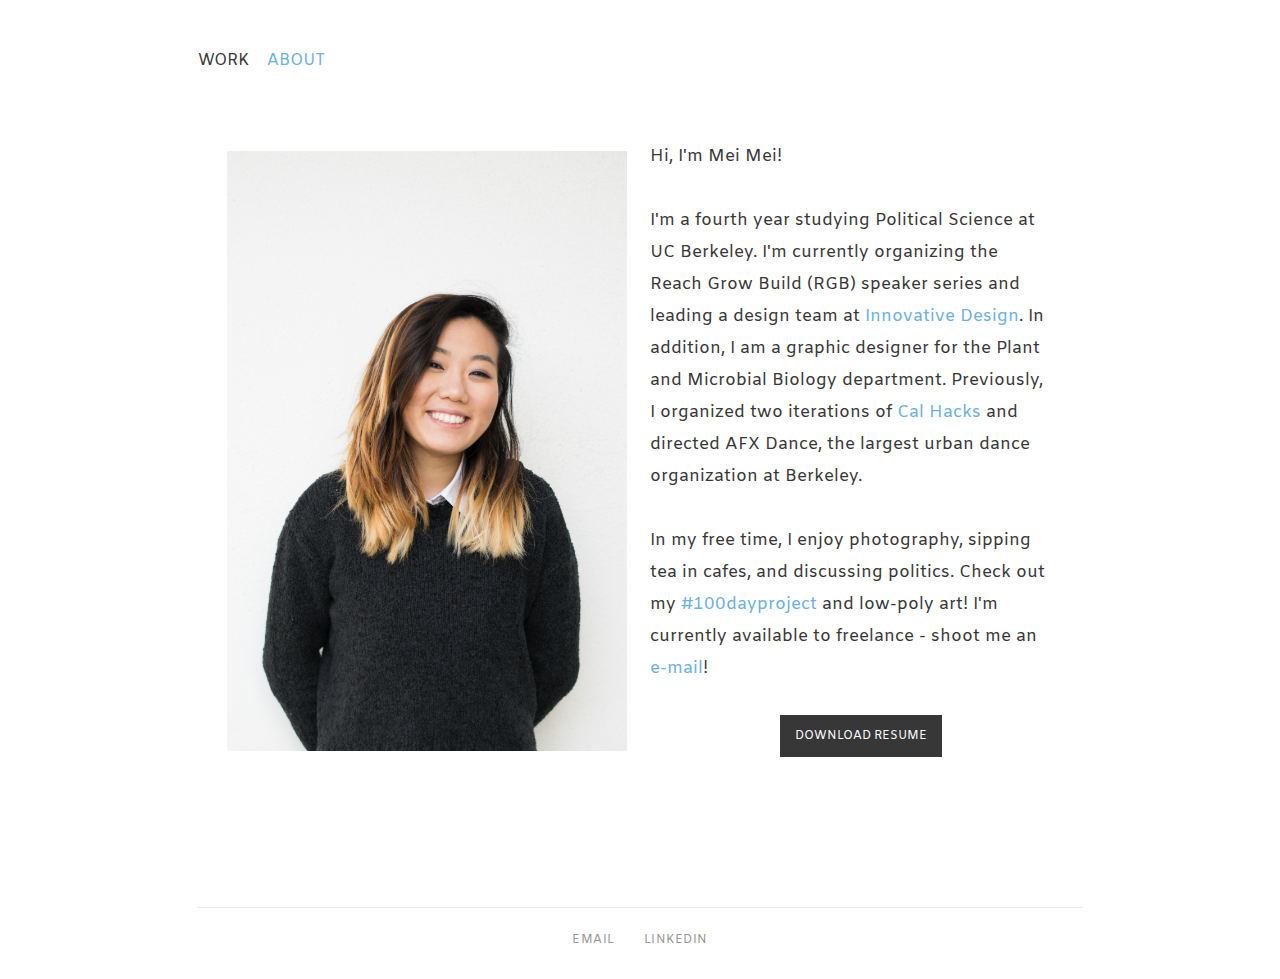
==== about.html @ f46d1931 "fixed" ====
<!DOCTYPE html>
<html>
<head>
	<link rel = "stylesheet" type = "text/css" href = "about.css">
	<link rel = "stylesheet" type = "text/css" href = "responsive-about.css">		

	<meta name="viewport" content="initial-scale=1">	
	<link href="https://fonts.googleapis.com/css?family=Amiko" rel="stylesheet">
	<link href="https://fonts.googleapis.com/css?family=Slabo+27px" rel="stylesheet">


	<title>Mei Mei - About</title>
</head>
<body>
	<div class = "body-wrapper">
		<div class = "navigation">
			<a href = "/"><div class = "work">WORK</div></a>
			<div class = "space"></div>
			<a href = "/about"><div class = "about">ABOUT</div></a>
		</div>

		<div class = "transition">
			<div class="row">
				<div class="column">

					<div class = "photo-wrapper">
						<img src = "assets/about1.jpg" class = "photos">
					</div>
				</div>
				<div class="column">

					<div class = "text">Hi, I'm Mei Mei!<br><br>I'm a fourth year studying Political Science at UC Berkeley. I'm currently organizing the Reach Grow Build (RGB) speaker series and leading a design team at  <a class = "links" href ="https://innovativedesign.club" target = "_blank">Innovative Design</a>. In addition, I am a graphic designer for the Plant and Microbial Biology department. Previously, I organized two iterations of <a class = "links" href = "https://calhacks.io/" target = "_blank">Cal Hacks</a> and directed AFX Dance, the largest urban dance organization at Berkeley. <br><br> In my free time, I enjoy photography, sipping tea in cafes, and discussing politics. Check out my <a class = "links" href ="https://instagram.com/meisdesigns" target = "_blank">#100dayproject</a> and low-poly art! I'm currently available to freelance - shoot me an <a class = "links" href = "mailto:mmei@berkeley.edu" target ="_top">e-mail</a>!
					</div>


					<a target = "_blank" href = "assets/resume.pdf"><div class = "button">DOWNLOAD RESUME</div></a>
				</div>
				<div class="clearfix"></div>
			</div>
		</div>
		<div class = "width"></div>
		<div class = "social-media">
			<a href = "mailto:mmei@berkeley.edu" target = "_top"><div class = "link">EMAIL</div></a>
			<a href = "https://www.linkedin.com/in/memei" target = "_blank"><div class = "link">LINKEDIN</div></a>
		</div>		
	</div>


</body>
</html>
---- about.css ----
/* Highlights and Transitions*/
::selection {
  background: #C1F3F0; /* WebKit/Blink Browsers */
}
::-moz-selection {
  background: #C1F3F0; /* Gecko Browsers */
}

/* Transition Key Frames */
@keyframes fadein {
    from { opacity: 0; }
    to   { opacity: 1; }
}

/* Firefox < 16 */
@-moz-keyframes fadein {
    from { opacity: 0; }
    to   { opacity: 1; }
}

/* Safari, Chrome and Opera > 12.1 */
@-webkit-keyframes fadein {
    from { opacity: 0; }
    to   { opacity: 1; }
}

/* Internet Explorer */
@-ms-keyframes fadein {
    from { opacity: 0; }
    to   { opacity: 1; }
}

/* Opera < 12.1 */
@-o-keyframes fadein {
    from { opacity: 0; }
    to   { opacity: 1; }
}
/* Highlights and Transitions End*/

body {
	font-family: 'Amiko', sans-serif;
	color: #383737;
}

a{
	text-decoration: none;	
	color: #383737;
}

a:visited{
	color: #383737;
}

.text .links{
	color: #6BB0E0;
}

.body-wrapper{
	width: 70%;
	margin-left: auto;
	margin-right: auto;
	margin-top: 50px;
}

.transition{
	-webkit-animation: fadein 2s; 
    -moz-animation: fadein 2s; 
    -ms-animation: fadein 2s; 
    -o-animation: fadein 2s; 
    animation: fadein 2s;	
}



/* ---------------------------- */

.navigation{
}


.work{
	display: inline-block;
	font-size: 16px;
}

.work:hover{
	color: #6BB0E0;
	cursor: pointer;
}

.space{
	display: inline-block;
	width: 10px;
}

.about{
	display: inline-block;
	color: #6BB0E0;
	font-size: 16px;
}

.about:hover{
	color: #6BB0E0;
	cursor: pointer;
}

/* ---------------------------- */
.column {
	float: left; 
	width: 50%;
}
.photo-wrapper{
	text-align: left;
	margin-top: 80px;
}

.photos{
	display: block;
	width: 400px;
	margin-left: auto;
	margin-right: 10px;
	margin-top: 10px;
	padding-left: 3px;
	padding-right: 3px;
}

.text{
	width: 400px;
	margin-top: 70px;
	font-size: 17px;
	line-height: 32px;
	margin-left: 10px;
	margin-right: auto;
	text-align: left;
}

.button{
	width: 160px;
	margin-left: auto;
	margin-right: auto;
	padding-top: 12px;
	padding-bottom: 12px;
	text-align: center;
	margin-top: 30px;
	font-size: 12px;
	margin-bottom: 80px;
	border: 1px solid #383737;
	background-color: #383737;
	color: white;
}

.button:hover{
	cursor: pointer;
	border: 1px solid #777777;
	background-color: #777777;
	color: white;	
    -webkit-transition: .5s;		
}
.clearfix{
    clear:both
}

/* ---------------------------- */
.width{
	margin-top: 70px;
	border-bottom: 1px solid #E9E9E9;
	width: 100%;
}


.social-media{
	margin-top: 20px;
	margin-bottom: 30px;
	text-align: center;
}

.link{
	display: inline-block;
	color: #969696;
	font-size: 12px;
	letter-spacing: .5px;
	margin-left: 12.5px;
	margin-right: 12.5px;
}

.link:hover{
	cursor: pointer;
	color: #383737;
}
---- responsive-about.css ----
@media screen and (min-width: 1441px) {
	.body-wrapper{
		width: 45%;
	}	
}


@media screen and (max-width: 960px) {
	.body-wrapper{
		width: 80%;
	}	

	.project_image{
		width: 48.5%;
	}

}

@media screen and (max-width: 665px) {
	.body-wrapper{
		width: 85%;
	}	

	.photo-wrapper{
		margin-top: 50px;
	}	

	.photos{
		width: 50%;
	}

	.text{
		width: 50%;
	}	

}

@media screen and (max-width: 435px) {
	.link{
		display: block;
		margin-bottom: 20px;
	}

	.text{
		font-size: 16px;
		line-height: 30px;
	}	

	.button{
		font-size: 14px;
		width: 190px;
		padding-top: 16px;
		padding-bottom: 16px;
	}

	#hide-on-mobile{
		visibility: hidden;
		clear: both;
		display: none;
	}
}
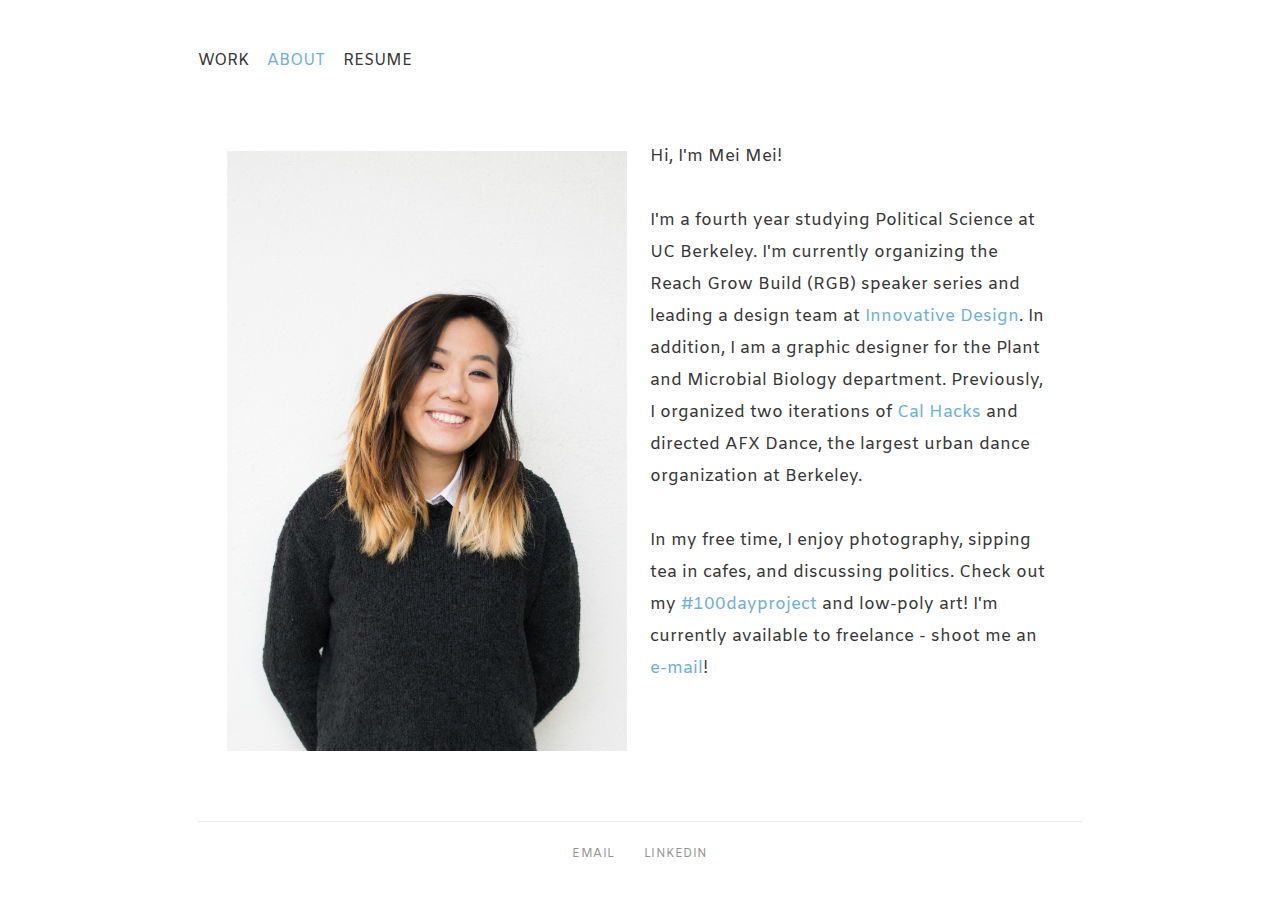
==== commit d9d4ee8d: "lots" ====
--- a/about.html
+++ b/about.html
@@ -18,6 +18,8 @@
 			<a href = "/"><div class = "work">WORK</div></a>
 			<div class = "space"></div>
 			<a href = "/about"><div class = "about">ABOUT</div></a>
+			<div class = "space"></div>
+			<a target = "_blank" href = "assets/resume.pdf"><div class = "resume"> RESUME</div></a>
 		</div>
 
 		<div class = "transition">
@@ -33,8 +35,6 @@
 					<div class = "text">Hi, I'm Mei Mei!<br><br>I'm a fourth year studying Political Science at UC Berkeley. I'm currently organizing the Reach Grow Build (RGB) speaker series and leading a design team at  <a class = "links" href ="https://innovativedesign.club" target = "_blank">Innovative Design</a>. In addition, I am a graphic designer for the Plant and Microbial Biology department. Previously, I organized two iterations of <a class = "links" href = "https://calhacks.io/" target = "_blank">Cal Hacks</a> and directed AFX Dance, the largest urban dance organization at Berkeley. <br><br> In my free time, I enjoy photography, sipping tea in cafes, and discussing politics. Check out my <a class = "links" href ="https://instagram.com/meisdesigns" target = "_blank">#100dayproject</a> and low-poly art! I'm currently available to freelance - shoot me an <a class = "links" href = "mailto:mmei@berkeley.edu" target ="_top">e-mail</a>!
 					</div>
 
-
-					<a target = "_blank" href = "assets/resume.pdf"><div class = "button">DOWNLOAD RESUME</div></a>
 				</div>
 				<div class="clearfix"></div>
 			</div>
--- a/about.css
+++ b/about.css
@@ -34,6 +34,12 @@
 @-o-keyframes fadein {
     from { opacity: 0; }
     to   { opacity: 1; }
+}
+/* Responsive layout - when the screen is less than 600px wide, make the two columns stack on top of each other instead of next to each other */
+@media (max-width: 600px) {
+    .column {
+        width: 100%;
+    }
 }
 /* Highlights and Transitions End*/
 
@@ -100,6 +106,20 @@
 }
 
 .about:hover{
+	color: #6BB0E0;
+	cursor: pointer;
+}
+.space{
+	display: inline-block;
+	width: 10px;
+}
+
+.resume{
+	display: inline-block;
+	font-size: 16px;
+}
+
+.resume:hover{
 	color: #6BB0E0;
 	cursor: pointer;
 }
--- a/responsive-about.css
+++ b/responsive-about.css
@@ -58,4 +58,10 @@
 		clear: both;
 		display: none;
 	}
-}	+}	
+/* Responsive layout - when the screen is less than 600px wide, make the two columns stack on top of each other instead of next to each other */
+@media (max-width: 600px) {
+    .column {
+        width: 100%;
+    }
+}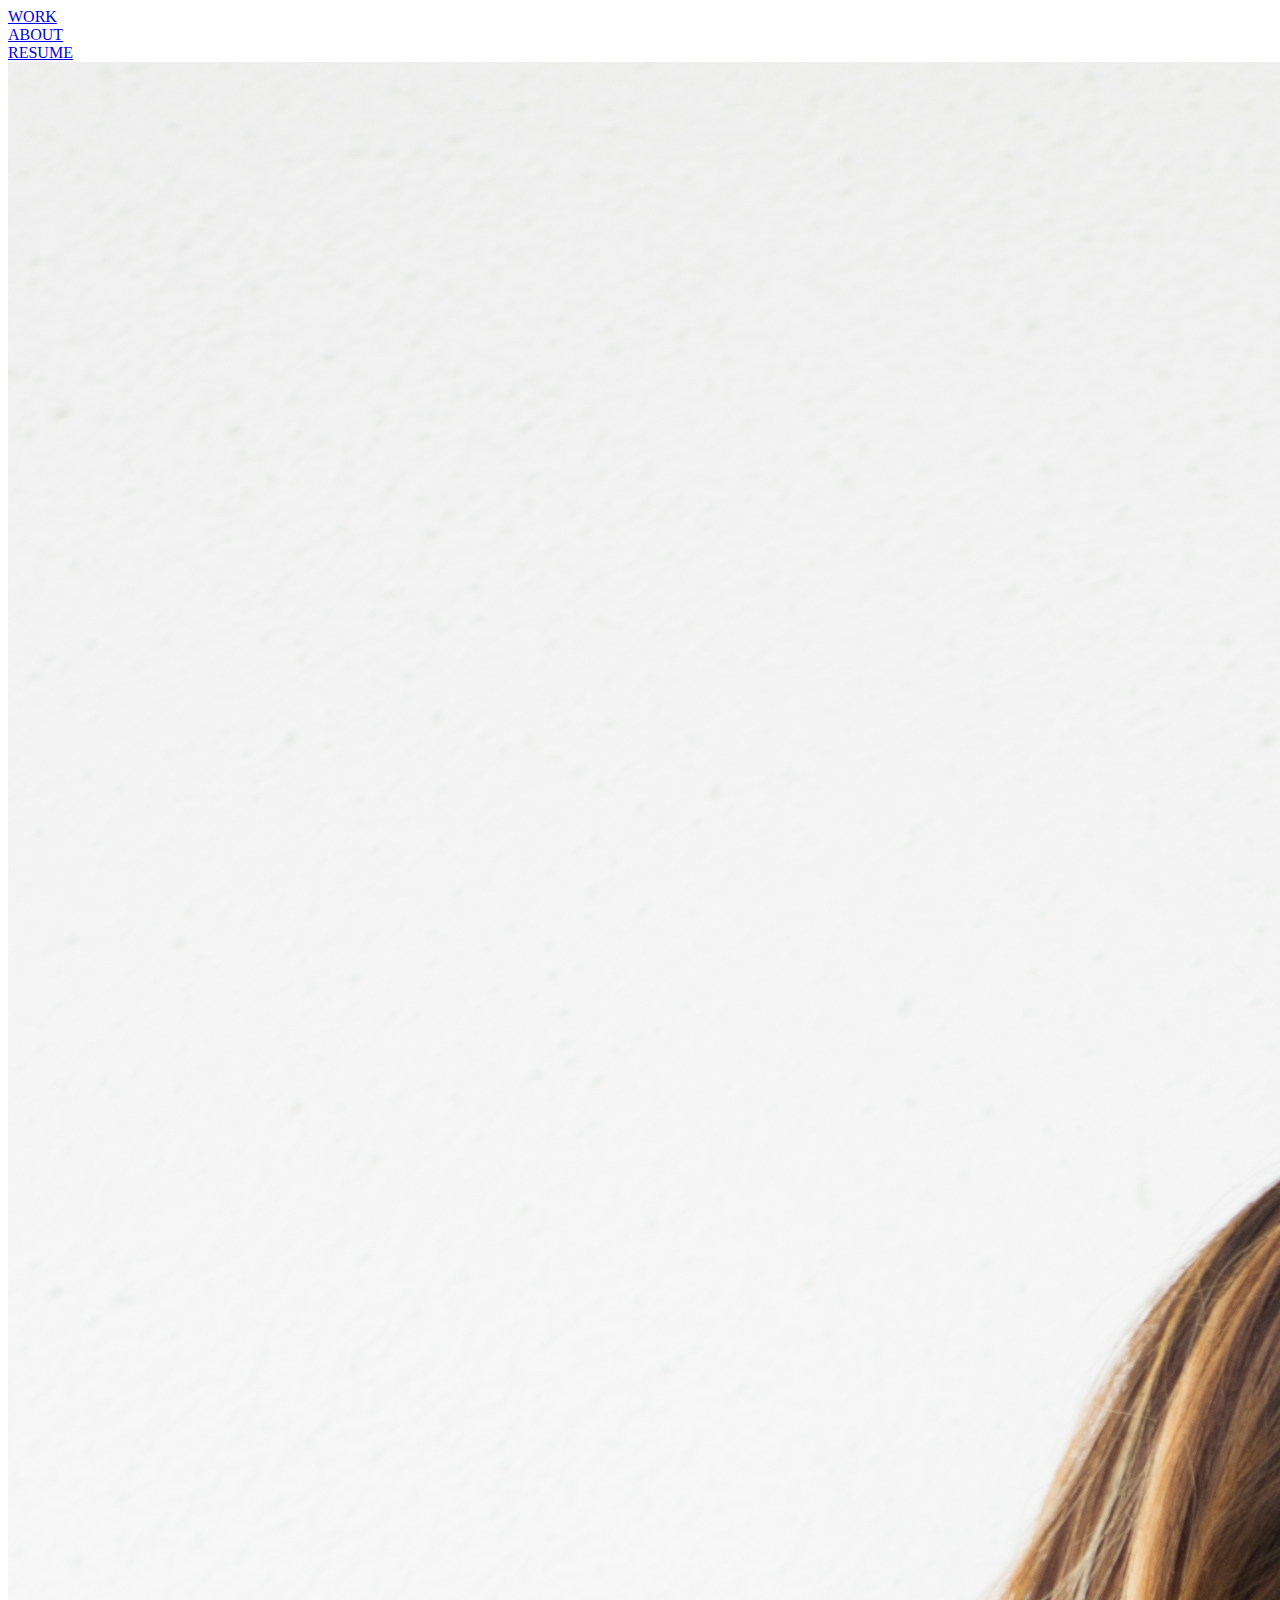
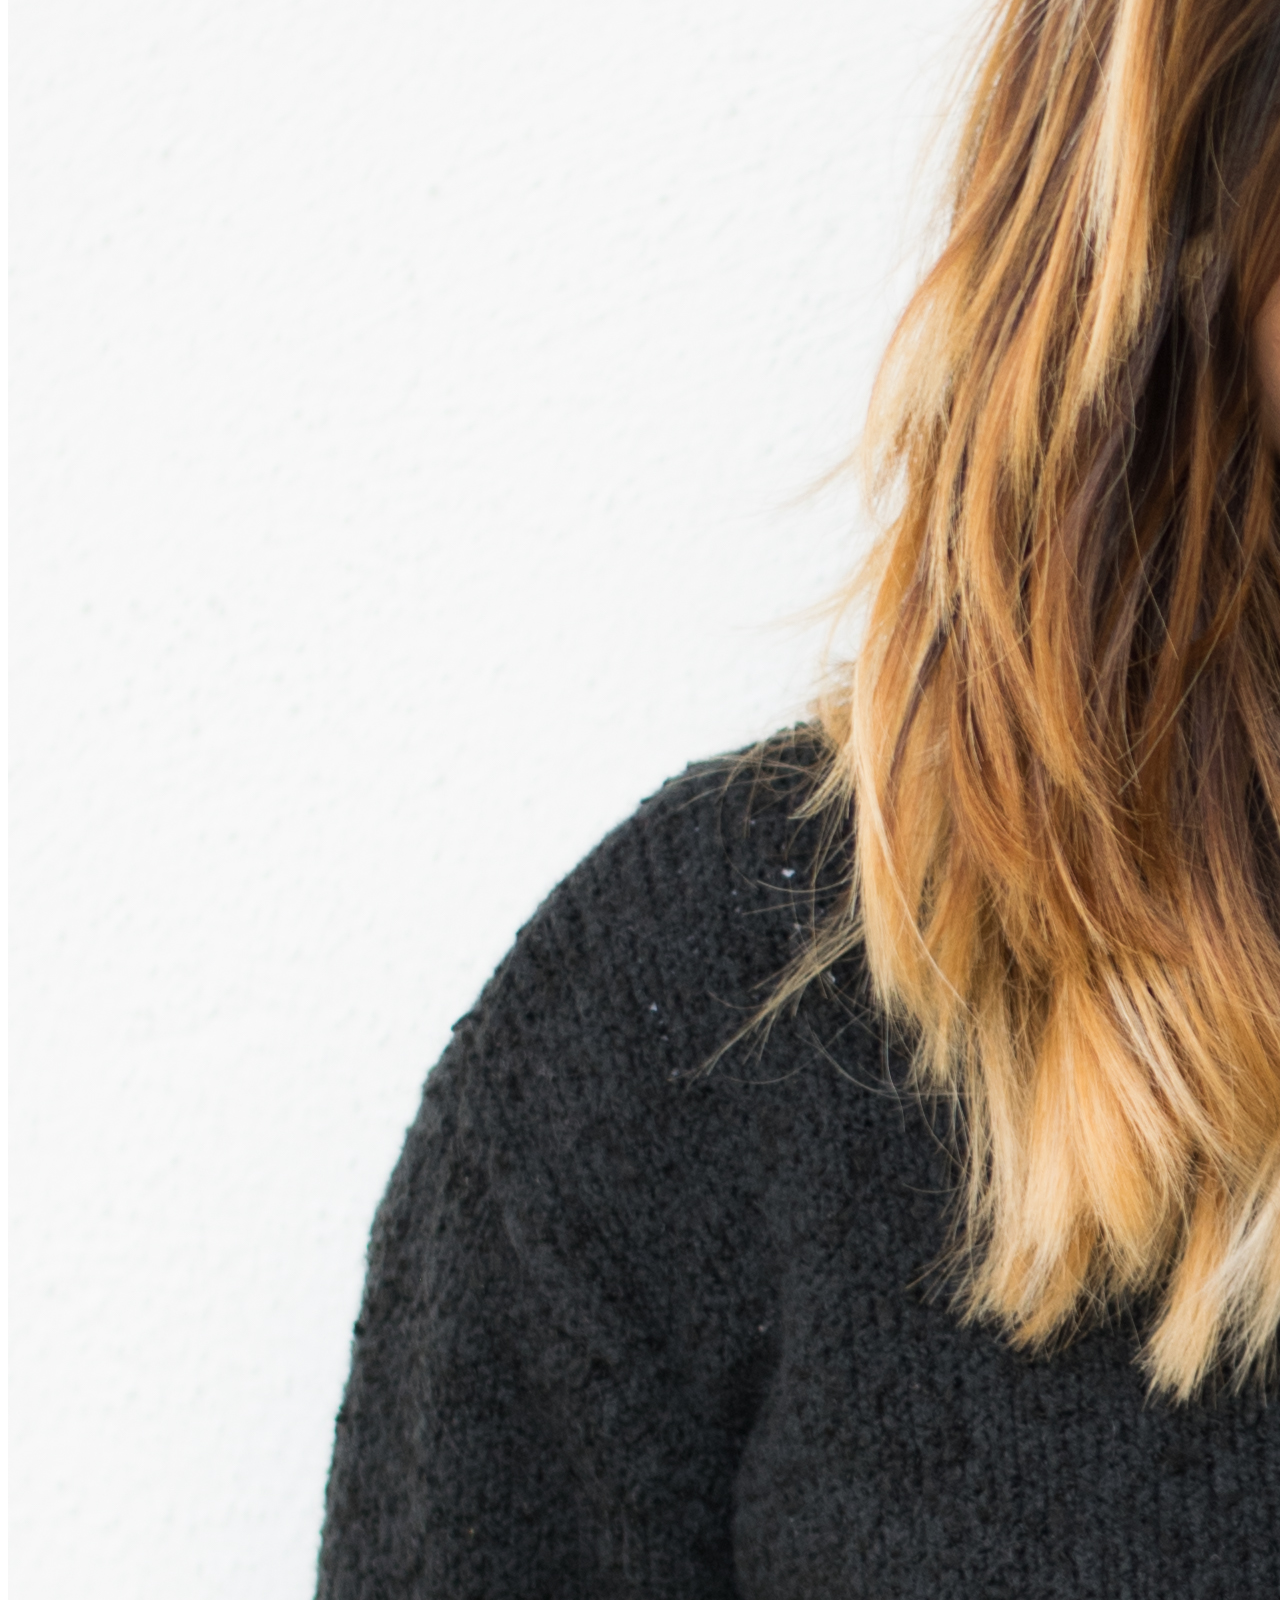
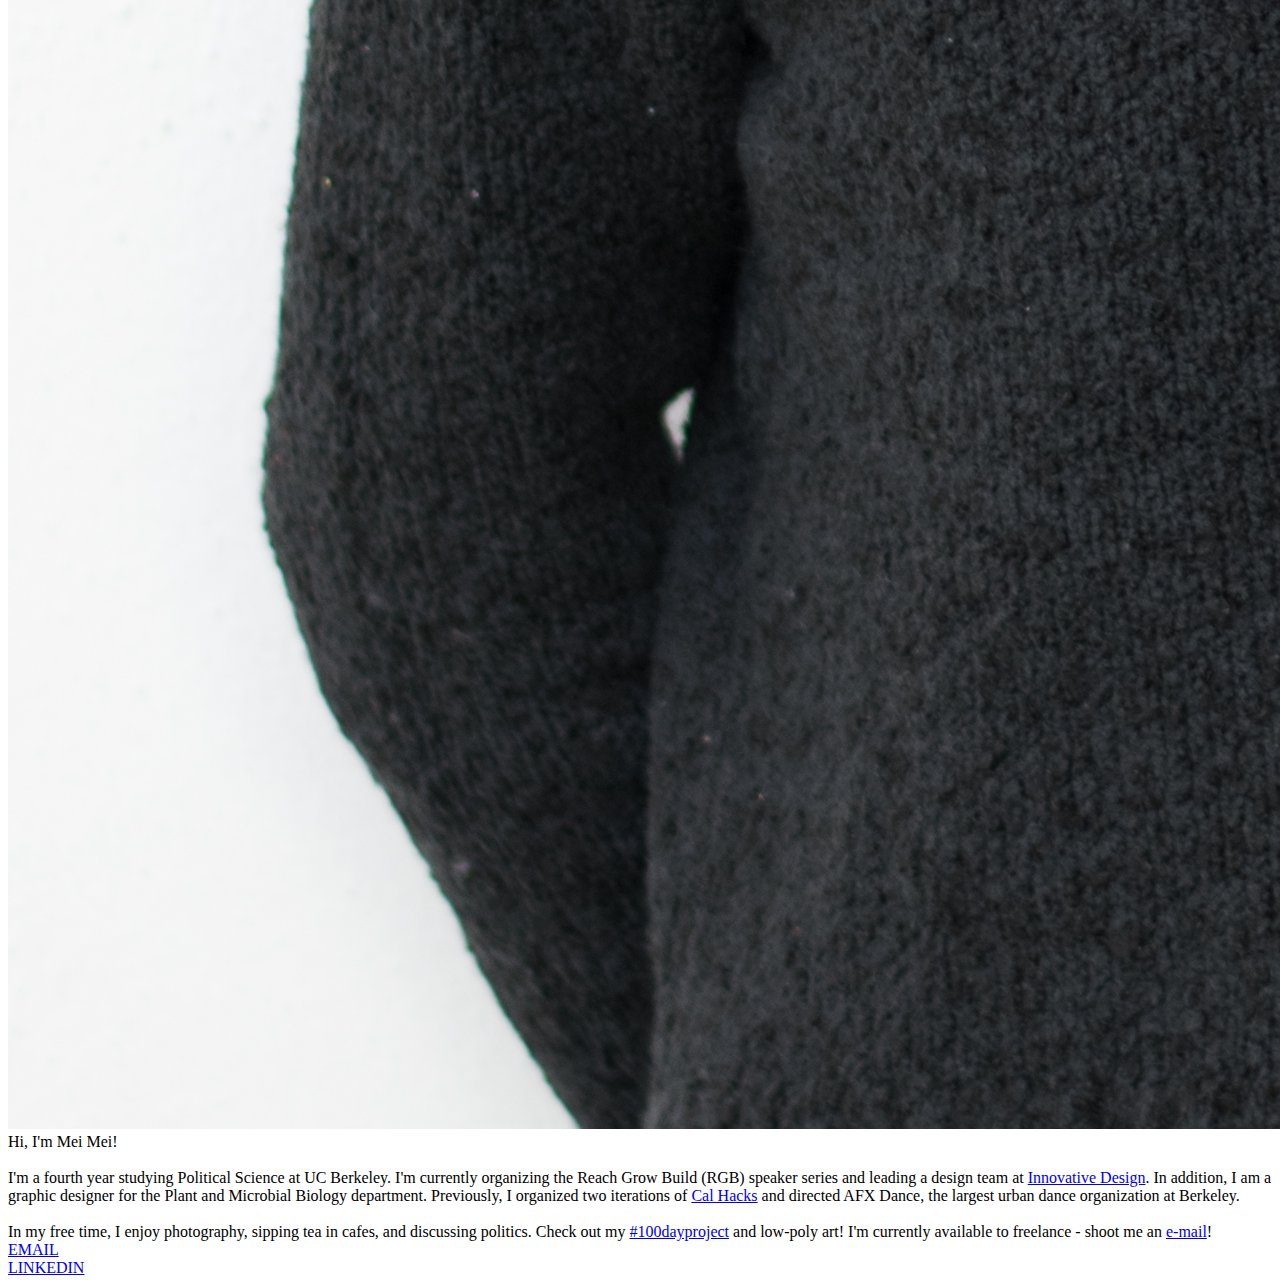
==== commit 588e94b3: "revisions" ====
--- a/about.html
+++ b/about.html
@@ -1,51 +1,50 @@
-
 <!DOCTYPE html>
 <html>
-<head>
-	<link rel = "stylesheet" type = "text/css" href = "about.css">
-	<link rel = "stylesheet" type = "text/css" href = "responsive-about.css">		
+  <head>
+    <link rel = "stylesheet" type = "text/css" href = "css/about.css">		
+    <link rel = "stylesheet" type = "text/css" href = "css/about.css">		
 
-	<meta name="viewport" content="initial-scale=1">	
-	<link href="https://fonts.googleapis.com/css?family=Amiko" rel="stylesheet">
-	<link href="https://fonts.googleapis.com/css?family=Slabo+27px" rel="stylesheet">
+    <meta name="viewport" content="initial-scale=1">	
+    <link href="https://fonts.googleapis.com/css?family=Amiko" rel="stylesheet">
+    <link href="https://fonts.googleapis.com/css?family=Slabo+27px" rel="stylesheet">
 
 
-	<title>Mei Mei - About</title>
-</head>
-<body>
-	<div class = "body-wrapper">
-		<div class = "navigation">
-			<a href = "/"><div class = "work">WORK</div></a>
-			<div class = "space"></div>
-			<a href = "/about"><div class = "about">ABOUT</div></a>
-			<div class = "space"></div>
-			<a target = "_blank" href = "assets/resume.pdf"><div class = "resume"> RESUME</div></a>
-		</div>
+    <title>Mei Mei - About</title>
+  </head>
+  <body>
+    <div class = "body-wrapper">
+      <div class = "navigation">
+        <a href = "index.html"><div class = "work">WORK</div></a>
+        <div class = "space"></div>
+        <a href = "about.html"><div class = "about">ABOUT</div></a>
+        <div class = "space"></div>
+        <a target = "_blank" href = "assets/resume.pdf"><div class = "resume"> RESUME</div></a>
+      </div>
 
-		<div class = "transition">
-			<div class="row">
-				<div class="column">
+      <div class = "transition">
+        <div class="row">
+          <div class="column">
 
-					<div class = "photo-wrapper">
-						<img src = "assets/about1.jpg" class = "photos">
-					</div>
-				</div>
-				<div class="column">
+            <div class = "photo-wrapper">
+              <img src = "assets/about1.jpg" class = "photos">
+            </div>
+          </div>
+          <div class="column">
 
-					<div class = "text">Hi, I'm Mei Mei!<br><br>I'm a fourth year studying Political Science at UC Berkeley. I'm currently organizing the Reach Grow Build (RGB) speaker series and leading a design team at  <a class = "links" href ="https://innovativedesign.club" target = "_blank">Innovative Design</a>. In addition, I am a graphic designer for the Plant and Microbial Biology department. Previously, I organized two iterations of <a class = "links" href = "https://calhacks.io/" target = "_blank">Cal Hacks</a> and directed AFX Dance, the largest urban dance organization at Berkeley. <br><br> In my free time, I enjoy photography, sipping tea in cafes, and discussing politics. Check out my <a class = "links" href ="https://instagram.com/meisdesigns" target = "_blank">#100dayproject</a> and low-poly art! I'm currently available to freelance - shoot me an <a class = "links" href = "mailto:mmei@berkeley.edu" target ="_top">e-mail</a>!
-					</div>
+            <div class = "text">Hi, I'm Mei Mei!<br><br>I'm a fourth year studying Political Science at UC Berkeley. I'm currently organizing the Reach Grow Build (RGB) speaker series and leading a design team at  <a class = "links" href ="https://innovativedesign.club" target = "_blank">Innovative Design</a>. In addition, I am a graphic designer for the Plant and Microbial Biology department. Previously, I organized two iterations of <a class = "links" href = "https://calhacks.io/" target = "_blank">Cal Hacks</a> and directed AFX Dance, the largest urban dance organization at Berkeley. <br><br> In my free time, I enjoy photography, sipping tea in cafes, and discussing politics. Check out my <a class = "links" href ="https://instagram.com/meisdesigns" target = "_blank">#100dayproject</a> and low-poly art! I'm currently available to freelance - shoot me an <a class = "links" href = "mailto:mmei@berkeley.edu" target ="_top">e-mail</a>!
+            </div>
 
-				</div>
-				<div class="clearfix"></div>
-			</div>
-		</div>
-		<div class = "width"></div>
-		<div class = "social-media">
-			<a href = "mailto:mmei@berkeley.edu" target = "_top"><div class = "link">EMAIL</div></a>
-			<a href = "https://www.linkedin.com/in/memei" target = "_blank"><div class = "link">LINKEDIN</div></a>
-		</div>		
-	</div>
+          </div>
+          <div class="clearfix"></div>
+        </div>
+      </div>
+      <div class = "width"></div>
+      <div class = "social-media">
+        <a href = "mailto:mmei@berkeley.edu" target = "_top"><div class = "link">EMAIL</div></a>
+        <a href = "https://www.linkedin.com/in/memei" target = "_blank"><div class = "link">LINKEDIN</div></a>
+      </div>		
+    </div>
 
 
-</body>
+  </body>
 </html>
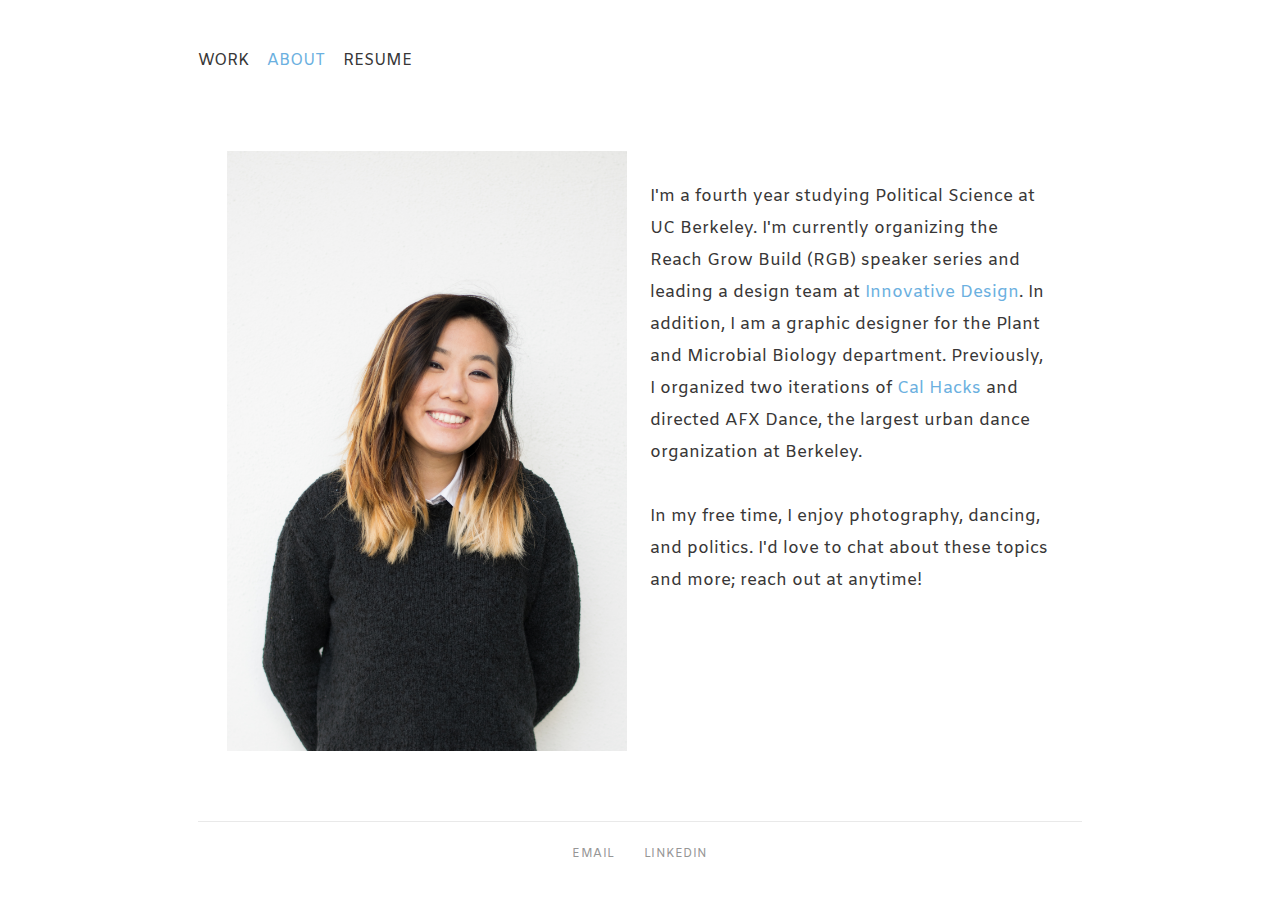
==== commit 98b94152: "revisions" ====
--- a/about.html
+++ b/about.html
@@ -31,7 +31,7 @@
           </div>
           <div class="column">
 
-            <div class = "text">Hi, I'm Mei Mei!<br><br>I'm a fourth year studying Political Science at UC Berkeley. I'm currently organizing the Reach Grow Build (RGB) speaker series and leading a design team at  <a class = "links" href ="https://innovativedesign.club" target = "_blank">Innovative Design</a>. In addition, I am a graphic designer for the Plant and Microbial Biology department. Previously, I organized two iterations of <a class = "links" href = "https://calhacks.io/" target = "_blank">Cal Hacks</a> and directed AFX Dance, the largest urban dance organization at Berkeley. <br><br> In my free time, I enjoy photography, sipping tea in cafes, and discussing politics. Check out my <a class = "links" href ="https://instagram.com/meisdesigns" target = "_blank">#100dayproject</a> and low-poly art! I'm currently available to freelance - shoot me an <a class = "links" href = "mailto:mmei@berkeley.edu" target ="_top">e-mail</a>!
+            <div class = "text">I'm a fourth year studying Political Science at UC Berkeley. I'm currently organizing the Reach Grow Build (RGB) speaker series and leading a design team at  <a class = "links" href ="https://innovativedesign.club" target = "_blank">Innovative Design</a>. In addition, I am a graphic designer for the Plant and Microbial Biology department. Previously, I organized two iterations of <a class = "links" href = "https://calhacks.io/" target = "_blank">Cal Hacks</a> and directed AFX Dance, the largest urban dance organization at Berkeley. <br><br> In my free time, I enjoy photography, dancing, and politics. I'd love to chat about these topics and more; reach out at anytime!
             </div>
 
           </div>
--- a/css/about.css
+++ b/css/about.css
@@ -0,0 +1,209 @@
+/* Highlights and Transitions*/
+::selection {
+  background: #C1F3F0; /* WebKit/Blink Browsers */
+}
+::-moz-selection {
+  background: #C1F3F0; /* Gecko Browsers */
+}
+
+/* Transition Key Frames */
+@keyframes fadein {
+    from { opacity: 0; }
+    to   { opacity: 1; }
+}
+
+/* Firefox < 16 */
+@-moz-keyframes fadein {
+    from { opacity: 0; }
+    to   { opacity: 1; }
+}
+
+/* Safari, Chrome and Opera > 12.1 */
+@-webkit-keyframes fadein {
+    from { opacity: 0; }
+    to   { opacity: 1; }
+}
+
+/* Internet Explorer */
+@-ms-keyframes fadein {
+    from { opacity: 0; }
+    to   { opacity: 1; }
+}
+
+/* Opera < 12.1 */
+@-o-keyframes fadein {
+    from { opacity: 0; }
+    to   { opacity: 1; }
+}
+/* Responsive layout - when the screen is less than 600px wide, make the two columns stack on top of each other instead of next to each other */
+@media (max-width: 600px) {
+    .column {
+        width: 100%;
+    }
+}
+/* Highlights and Transitions End*/
+
+body {
+	font-family: 'Amiko', sans-serif;
+	color: #383737;
+}
+
+a{
+	text-decoration: none;	
+	color: #383737;
+}
+
+a:visited{
+	color: #383737;
+}
+
+.text .links{
+	color: #6BB0E0;
+}
+
+.body-wrapper{
+	width: 70%;
+	margin-left: auto;
+	margin-right: auto;
+	margin-top: 50px;
+}
+
+.transition{
+	-webkit-animation: fadein 2s; 
+    -moz-animation: fadein 2s; 
+    -ms-animation: fadein 2s; 
+    -o-animation: fadein 2s; 
+    animation: fadein 2s;	
+}
+
+
+
+/* ---------------------------- */
+
+.navigation{
+}
+
+
+.work{
+	display: inline-block;
+	font-size: 16px;
+}
+
+.work:hover{
+	color: #6BB0E0;
+	cursor: pointer;
+}
+
+.space{
+	display: inline-block;
+	width: 10px;
+}
+
+.about{
+	display: inline-block;
+	color: #6BB0E0;
+	font-size: 16px;
+}
+
+.about:hover{
+	color: #6BB0E0;
+	cursor: pointer;
+}
+.space{
+	display: inline-block;
+	width: 10px;
+}
+
+.resume{
+	display: inline-block;
+	font-size: 16px;
+}
+
+.resume:hover{
+	color: #6BB0E0;
+	cursor: pointer;
+}
+
+/* ---------------------------- */
+.column {
+	float: left; 
+	width: 50%;
+}
+.photo-wrapper{
+	text-align: left;
+	margin-top: 80px;
+}
+
+.photos{
+	display: block;
+	width: 400px;
+	margin-left: auto;
+	margin-right: 10px;
+	margin-top: 10px;
+	padding-left: 3px;
+	padding-right: 3px;
+}
+
+.text{
+	width: 400px;
+	margin-top: 110px;
+	font-size: 17px;
+	line-height: 32px;
+	margin-left: 10px;
+	margin-right: auto;
+	text-align: left;
+}
+
+.button{
+	width: 160px;
+	margin-left: auto;
+	margin-right: auto;
+	padding-top: 12px;
+	padding-bottom: 12px;
+	text-align: center;
+	margin-top: 30px;
+	font-size: 12px;
+	margin-bottom: 80px;
+	border: 1px solid #383737;
+	background-color: #383737;
+	color: white;
+}
+
+.button:hover{
+	cursor: pointer;
+	border: 1px solid #777777;
+	background-color: #777777;
+	color: white;	
+    -webkit-transition: .5s;		
+}
+.clearfix{
+    clear:both
+}
+
+/* ---------------------------- */
+.width{
+	margin-top: 70px;
+	border-bottom: 1px solid #E9E9E9;
+	width: 100%;
+}
+
+
+.social-media{
+	margin-top: 20px;
+	margin-bottom: 30px;
+	text-align: center;
+}
+
+.link{
+	display: inline-block;
+	color: #969696;
+	font-size: 12px;
+	letter-spacing: .5px;
+	margin-left: 12.5px;
+	margin-right: 12.5px;
+}
+
+.link:hover{
+	cursor: pointer;
+	color: #383737;
+}--- a/css/about.css
+++ b/css/about.css
@@ -0,0 +1,209 @@
+/* Highlights and Transitions*/
+::selection {
+  background: #C1F3F0; /* WebKit/Blink Browsers */
+}
+::-moz-selection {
+  background: #C1F3F0; /* Gecko Browsers */
+}
+
+/* Transition Key Frames */
+@keyframes fadein {
+    from { opacity: 0; }
+    to   { opacity: 1; }
+}
+
+/* Firefox < 16 */
+@-moz-keyframes fadein {
+    from { opacity: 0; }
+    to   { opacity: 1; }
+}
+
+/* Safari, Chrome and Opera > 12.1 */
+@-webkit-keyframes fadein {
+    from { opacity: 0; }
+    to   { opacity: 1; }
+}
+
+/* Internet Explorer */
+@-ms-keyframes fadein {
+    from { opacity: 0; }
+    to   { opacity: 1; }
+}
+
+/* Opera < 12.1 */
+@-o-keyframes fadein {
+    from { opacity: 0; }
+    to   { opacity: 1; }
+}
+/* Responsive layout - when the screen is less than 600px wide, make the two columns stack on top of each other instead of next to each other */
+@media (max-width: 600px) {
+    .column {
+        width: 100%;
+    }
+}
+/* Highlights and Transitions End*/
+
+body {
+	font-family: 'Amiko', sans-serif;
+	color: #383737;
+}
+
+a{
+	text-decoration: none;	
+	color: #383737;
+}
+
+a:visited{
+	color: #383737;
+}
+
+.text .links{
+	color: #6BB0E0;
+}
+
+.body-wrapper{
+	width: 70%;
+	margin-left: auto;
+	margin-right: auto;
+	margin-top: 50px;
+}
+
+.transition{
+	-webkit-animation: fadein 2s; 
+    -moz-animation: fadein 2s; 
+    -ms-animation: fadein 2s; 
+    -o-animation: fadein 2s; 
+    animation: fadein 2s;	
+}
+
+
+
+/* ---------------------------- */
+
+.navigation{
+}
+
+
+.work{
+	display: inline-block;
+	font-size: 16px;
+}
+
+.work:hover{
+	color: #6BB0E0;
+	cursor: pointer;
+}
+
+.space{
+	display: inline-block;
+	width: 10px;
+}
+
+.about{
+	display: inline-block;
+	color: #6BB0E0;
+	font-size: 16px;
+}
+
+.about:hover{
+	color: #6BB0E0;
+	cursor: pointer;
+}
+.space{
+	display: inline-block;
+	width: 10px;
+}
+
+.resume{
+	display: inline-block;
+	font-size: 16px;
+}
+
+.resume:hover{
+	color: #6BB0E0;
+	cursor: pointer;
+}
+
+/* ---------------------------- */
+.column {
+	float: left; 
+	width: 50%;
+}
+.photo-wrapper{
+	text-align: left;
+	margin-top: 80px;
+}
+
+.photos{
+	display: block;
+	width: 400px;
+	margin-left: auto;
+	margin-right: 10px;
+	margin-top: 10px;
+	padding-left: 3px;
+	padding-right: 3px;
+}
+
+.text{
+	width: 400px;
+	margin-top: 110px;
+	font-size: 17px;
+	line-height: 32px;
+	margin-left: 10px;
+	margin-right: auto;
+	text-align: left;
+}
+
+.button{
+	width: 160px;
+	margin-left: auto;
+	margin-right: auto;
+	padding-top: 12px;
+	padding-bottom: 12px;
+	text-align: center;
+	margin-top: 30px;
+	font-size: 12px;
+	margin-bottom: 80px;
+	border: 1px solid #383737;
+	background-color: #383737;
+	color: white;
+}
+
+.button:hover{
+	cursor: pointer;
+	border: 1px solid #777777;
+	background-color: #777777;
+	color: white;	
+    -webkit-transition: .5s;		
+}
+.clearfix{
+    clear:both
+}
+
+/* ---------------------------- */
+.width{
+	margin-top: 70px;
+	border-bottom: 1px solid #E9E9E9;
+	width: 100%;
+}
+
+
+.social-media{
+	margin-top: 20px;
+	margin-bottom: 30px;
+	text-align: center;
+}
+
+.link{
+	display: inline-block;
+	color: #969696;
+	font-size: 12px;
+	letter-spacing: .5px;
+	margin-left: 12.5px;
+	margin-right: 12.5px;
+}
+
+.link:hover{
+	cursor: pointer;
+	color: #383737;
+}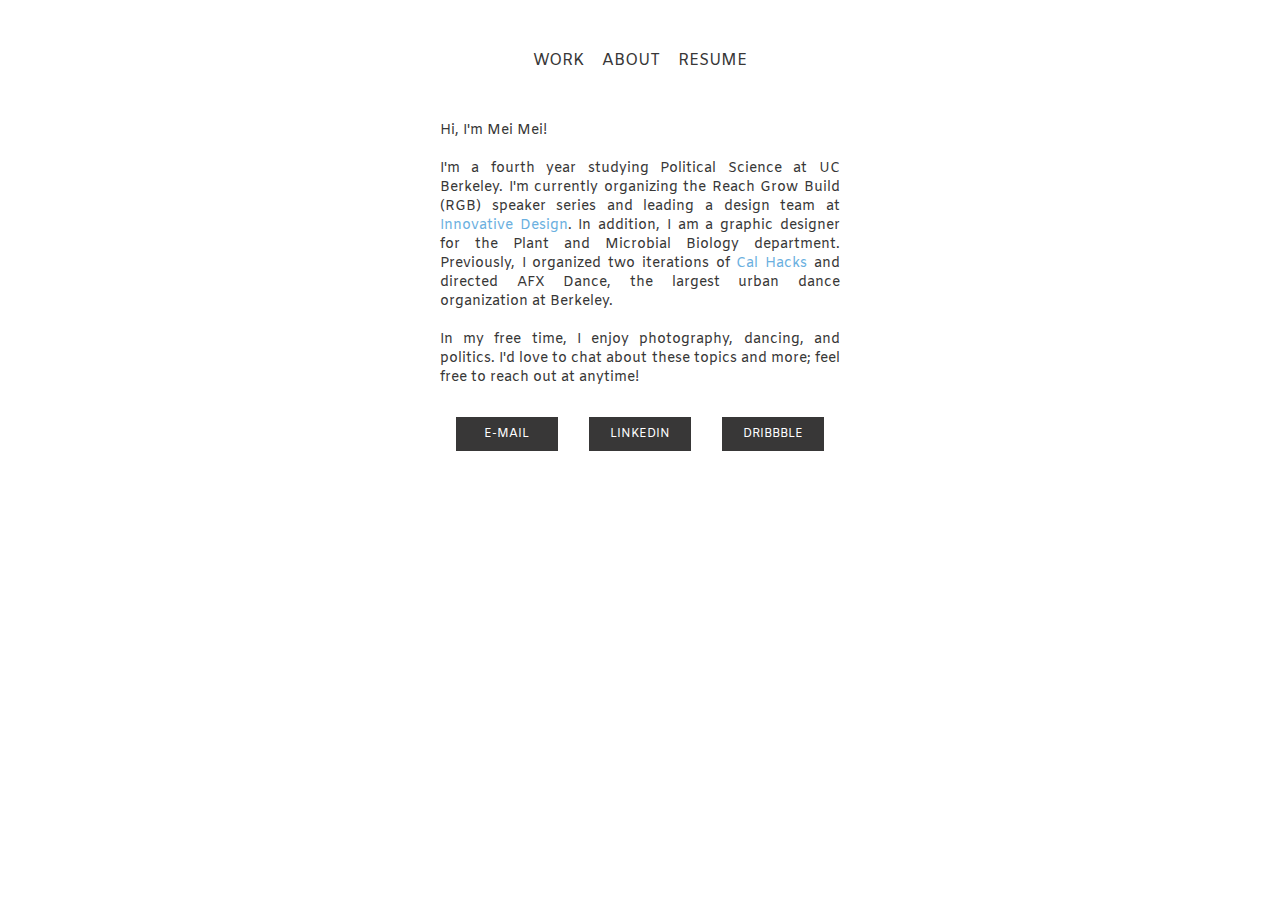
==== commit 5026fde4: "composition changeS" ====
--- a/about.html
+++ b/about.html
@@ -21,29 +21,18 @@
         <a target = "_blank" href = "assets/resume.pdf"><div class = "resume"> RESUME</div></a>
       </div>
 
-      <div class = "transition">
-        <div class="row">
-          <div class="column">
+            <div class = "text">Hi, I'm Mei Mei! <br><br>I'm a fourth year studying Political Science at UC Berkeley. I'm currently organizing the Reach Grow Build (RGB) speaker series and leading a design team at  <a class = "links" href ="https://innovativedesign.club" target = "_blank">Innovative Design</a>. In addition, I am a graphic designer for the Plant and Microbial Biology department. Previously, I organized two iterations of <a class = "links" href = "https://calhacks.io/" target = "_blank">Cal Hacks</a> and directed AFX Dance, the largest urban dance organization at Berkeley. <br><br> In my free time, I enjoy photography, dancing, and politics. I'd love to chat about these topics and more; feel free to reach out at anytime!
+            </div>
+              <div class="row">
+                <div class="column2">
+                  <a href = "mailto: mmei@berkeley.edu" target = "_blank"><div class = "button">E-MAIL</div></a></div>
+                <div class="column2">  
+                  <a href = "http://linkedin.com/in/memei" target = "_blank"><div class = "button">LINKEDIN</div></a></div>
+                <div class="column2">  
+                 <a href = "http://dribbble.com/meis" target = "_blank"><div class = "button">DRIBBBLE</div></a></div>
+              </div>
+        </div>
 
-            <div class = "photo-wrapper">
-              <img src = "assets/about1.jpg" class = "photos">
-            </div>
-          </div>
-          <div class="column">
-
-            <div class = "text">I'm a fourth year studying Political Science at UC Berkeley. I'm currently organizing the Reach Grow Build (RGB) speaker series and leading a design team at  <a class = "links" href ="https://innovativedesign.club" target = "_blank">Innovative Design</a>. In addition, I am a graphic designer for the Plant and Microbial Biology department. Previously, I organized two iterations of <a class = "links" href = "https://calhacks.io/" target = "_blank">Cal Hacks</a> and directed AFX Dance, the largest urban dance organization at Berkeley. <br><br> In my free time, I enjoy photography, dancing, and politics. I'd love to chat about these topics and more; reach out at anytime!
-            </div>
-
-          </div>
-          <div class="clearfix"></div>
-        </div>
-      </div>
-      <div class = "width"></div>
-      <div class = "social-media">
-        <a href = "mailto:mmei@berkeley.edu" target = "_top"><div class = "link">EMAIL</div></a>
-        <a href = "https://www.linkedin.com/in/memei" target = "_blank"><div class = "link">LINKEDIN</div></a>
-      </div>		
-    </div>
 
 
   </body>
--- a/css/about.css
+++ b/css/about.css
@@ -68,19 +68,12 @@
 	margin-top: 50px;
 }
 
-.transition{
-	-webkit-animation: fadein 2s; 
-    -moz-animation: fadein 2s; 
-    -ms-animation: fadein 2s; 
-    -o-animation: fadein 2s; 
-    animation: fadein 2s;	
-}
-
 
 
 /* ---------------------------- */
 
 .navigation{
+	text-align: center;
 }
 
 
@@ -101,7 +94,6 @@
 
 .about{
 	display: inline-block;
-	color: #6BB0E0;
 	font-size: 16px;
 }
 
@@ -125,45 +117,38 @@
 }
 
 /* ---------------------------- */
-.column {
-	float: left; 
-	width: 50%;
-}
-.photo-wrapper{
-	text-align: left;
-	margin-top: 80px;
-}
-
-.photos{
-	display: block;
-	width: 400px;
-	margin-left: auto;
-	margin-right: 10px;
-	margin-top: 10px;
-	padding-left: 3px;
-	padding-right: 3px;
-}
 
 .text{
 	width: 400px;
-	margin-top: 110px;
-	font-size: 17px;
-	line-height: 32px;
-	margin-left: 10px;
-	margin-right: auto;
-	text-align: left;
-}
-
-.button{
-	width: 160px;
+	margin-top: 50px;
+	font-size: 14px;
 	margin-left: auto;
 	margin-right: auto;
-	padding-top: 12px;
-	padding-bottom: 12px;
+	text-align: justify;
+}
+.row {
+	width: 400px;
+	margin-top: 20px;
+	margin-left: auto;
+	margin-right: auto;
 	text-align: center;
-	margin-top: 30px;
+}
+.column2 {
+	float: left;
+	width: 33.3%;
+	margin-left: auto;
+	margin-right: auto;
+}
+.button{
+	width: 100px;
+	margin-left: auto;
+	margin-right: auto;
+	padding-top: 8px;
+	padding-bottom: 8px;
+	text-align: center;
 	font-size: 12px;
-	margin-bottom: 80px;
+	margin-top: 10px;
+	margin-bottom: 10px;
 	border: 1px solid #383737;
 	background-color: #383737;
 	color: white;
@@ -179,31 +164,3 @@
 .clearfix{
     clear:both
 }
-
-/* ---------------------------- */
-.width{
-	margin-top: 70px;
-	border-bottom: 1px solid #E9E9E9;
-	width: 100%;
-}
-
-
-.social-media{
-	margin-top: 20px;
-	margin-bottom: 30px;
-	text-align: center;
-}
-
-.link{
-	display: inline-block;
-	color: #969696;
-	font-size: 12px;
-	letter-spacing: .5px;
-	margin-left: 12.5px;
-	margin-right: 12.5px;
-}
-
-.link:hover{
-	cursor: pointer;
-	color: #383737;
-}--- a/css/about.css
+++ b/css/about.css
@@ -68,19 +68,12 @@
 	margin-top: 50px;
 }
 
-.transition{
-	-webkit-animation: fadein 2s; 
-    -moz-animation: fadein 2s; 
-    -ms-animation: fadein 2s; 
-    -o-animation: fadein 2s; 
-    animation: fadein 2s;	
-}
-
 
 
 /* ---------------------------- */
 
 .navigation{
+	text-align: center;
 }
 
 
@@ -101,7 +94,6 @@
 
 .about{
 	display: inline-block;
-	color: #6BB0E0;
 	font-size: 16px;
 }
 
@@ -125,45 +117,38 @@
 }
 
 /* ---------------------------- */
-.column {
-	float: left; 
-	width: 50%;
-}
-.photo-wrapper{
-	text-align: left;
-	margin-top: 80px;
-}
-
-.photos{
-	display: block;
-	width: 400px;
-	margin-left: auto;
-	margin-right: 10px;
-	margin-top: 10px;
-	padding-left: 3px;
-	padding-right: 3px;
-}
 
 .text{
 	width: 400px;
-	margin-top: 110px;
-	font-size: 17px;
-	line-height: 32px;
-	margin-left: 10px;
-	margin-right: auto;
-	text-align: left;
-}
-
-.button{
-	width: 160px;
+	margin-top: 50px;
+	font-size: 14px;
 	margin-left: auto;
 	margin-right: auto;
-	padding-top: 12px;
-	padding-bottom: 12px;
+	text-align: justify;
+}
+.row {
+	width: 400px;
+	margin-top: 20px;
+	margin-left: auto;
+	margin-right: auto;
 	text-align: center;
-	margin-top: 30px;
+}
+.column2 {
+	float: left;
+	width: 33.3%;
+	margin-left: auto;
+	margin-right: auto;
+}
+.button{
+	width: 100px;
+	margin-left: auto;
+	margin-right: auto;
+	padding-top: 8px;
+	padding-bottom: 8px;
+	text-align: center;
 	font-size: 12px;
-	margin-bottom: 80px;
+	margin-top: 10px;
+	margin-bottom: 10px;
 	border: 1px solid #383737;
 	background-color: #383737;
 	color: white;
@@ -179,31 +164,3 @@
 .clearfix{
     clear:both
 }
-
-/* ---------------------------- */
-.width{
-	margin-top: 70px;
-	border-bottom: 1px solid #E9E9E9;
-	width: 100%;
-}
-
-
-.social-media{
-	margin-top: 20px;
-	margin-bottom: 30px;
-	text-align: center;
-}
-
-.link{
-	display: inline-block;
-	color: #969696;
-	font-size: 12px;
-	letter-spacing: .5px;
-	margin-left: 12.5px;
-	margin-right: 12.5px;
-}
-
-.link:hover{
-	cursor: pointer;
-	color: #383737;
-}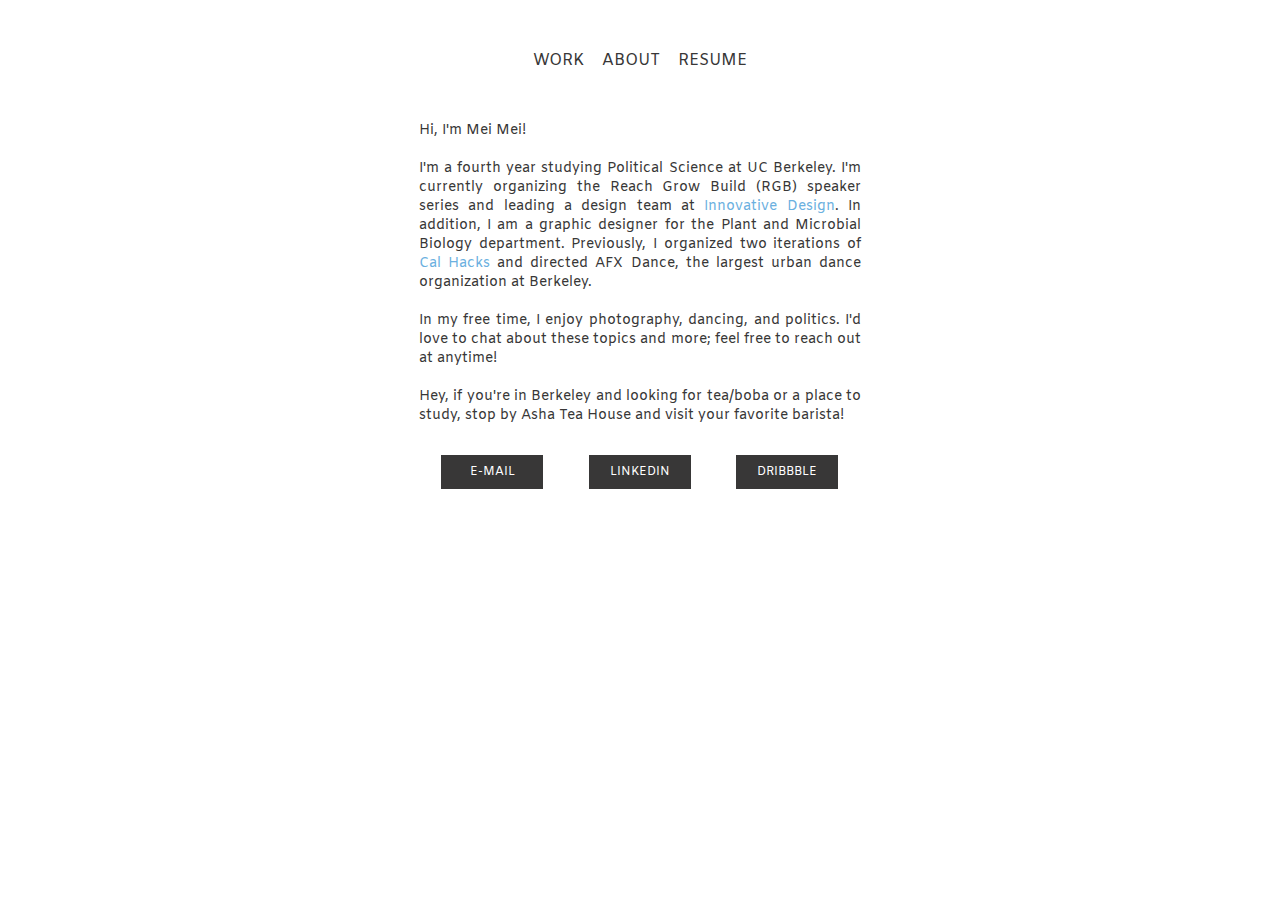
==== commit a7e8e45d: "about page" ====
--- a/about.html
+++ b/about.html
@@ -21,7 +21,7 @@
         <a target = "_blank" href = "assets/resume.pdf"><div class = "resume"> RESUME</div></a>
       </div>
 
-            <div class = "text">Hi, I'm Mei Mei! <br><br>I'm a fourth year studying Political Science at UC Berkeley. I'm currently organizing the Reach Grow Build (RGB) speaker series and leading a design team at  <a class = "links" href ="https://innovativedesign.club" target = "_blank">Innovative Design</a>. In addition, I am a graphic designer for the Plant and Microbial Biology department. Previously, I organized two iterations of <a class = "links" href = "https://calhacks.io/" target = "_blank">Cal Hacks</a> and directed AFX Dance, the largest urban dance organization at Berkeley. <br><br> In my free time, I enjoy photography, dancing, and politics. I'd love to chat about these topics and more; feel free to reach out at anytime!
+            <div class = "text">Hi, I'm Mei Mei! <br><br>I'm a fourth year studying Political Science at UC Berkeley. I'm currently organizing the Reach Grow Build (RGB) speaker series and leading a design team at  <a class = "links" href ="https://innovativedesign.club" target = "_blank">Innovative Design</a>. In addition, I am a graphic designer for the Plant and Microbial Biology department. Previously, I organized two iterations of <a class = "links" href = "https://calhacks.io/" target = "_blank">Cal Hacks</a> and directed AFX Dance, the largest urban dance organization at Berkeley. <br><br> In my free time, I enjoy photography, dancing, and politics. I'd love to chat about these topics and more; feel free to reach out at anytime! <br><br> Hey, if you're in Berkeley and looking for tea/boba or a place to study, stop by Asha Tea House and visit your favorite barista!
             </div>
               <div class="row">
                 <div class="column2">
--- a/css/about.css
+++ b/css/about.css
@@ -119,7 +119,7 @@
 /* ---------------------------- */
 
 .text{
-	width: 400px;
+	width: 50%;
 	margin-top: 50px;
 	font-size: 14px;
 	margin-left: auto;
@@ -127,7 +127,7 @@
 	text-align: justify;
 }
 .row {
-	width: 400px;
+	width: 50%;
 	margin-top: 20px;
 	margin-left: auto;
 	margin-right: auto;
--- a/css/about.css
+++ b/css/about.css
@@ -119,7 +119,7 @@
 /* ---------------------------- */
 
 .text{
-	width: 400px;
+	width: 50%;
 	margin-top: 50px;
 	font-size: 14px;
 	margin-left: auto;
@@ -127,7 +127,7 @@
 	text-align: justify;
 }
 .row {
-	width: 400px;
+	width: 50%;
 	margin-top: 20px;
 	margin-left: auto;
 	margin-right: auto;
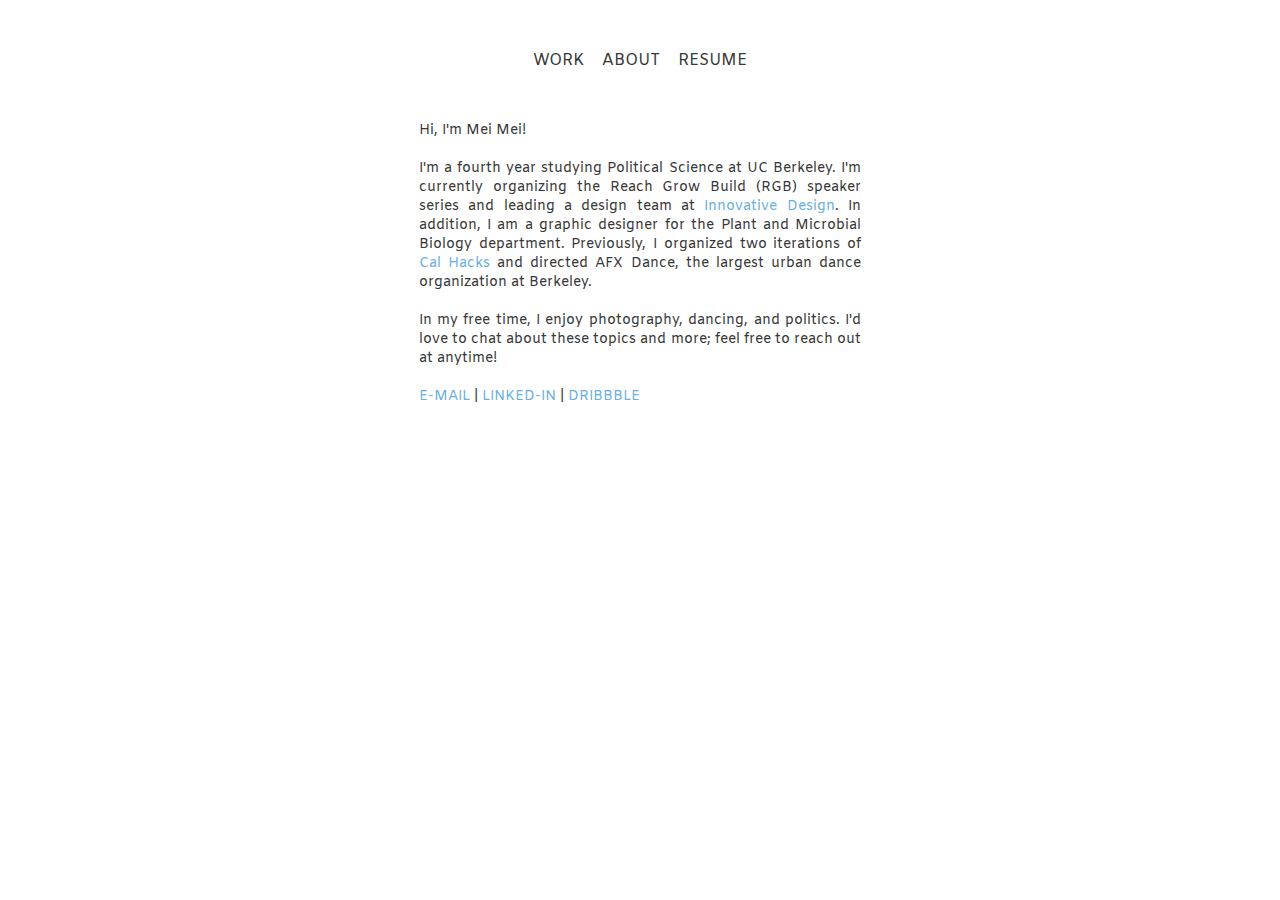
==== commit 1e7a3b8b: "about" ====
--- a/about.html
+++ b/about.html
@@ -21,16 +21,11 @@
         <a target = "_blank" href = "assets/resume.pdf"><div class = "resume"> RESUME</div></a>
       </div>
 
-            <div class = "text">Hi, I'm Mei Mei! <br><br>I'm a fourth year studying Political Science at UC Berkeley. I'm currently organizing the Reach Grow Build (RGB) speaker series and leading a design team at  <a class = "links" href ="https://innovativedesign.club" target = "_blank">Innovative Design</a>. In addition, I am a graphic designer for the Plant and Microbial Biology department. Previously, I organized two iterations of <a class = "links" href = "https://calhacks.io/" target = "_blank">Cal Hacks</a> and directed AFX Dance, the largest urban dance organization at Berkeley. <br><br> In my free time, I enjoy photography, dancing, and politics. I'd love to chat about these topics and more; feel free to reach out at anytime! <br><br> Hey, if you're in Berkeley and looking for tea/boba or a place to study, stop by Asha Tea House and visit your favorite barista!
+            <div class = "text">Hi, I'm Mei Mei! <br><br>I'm a fourth year studying Political Science at UC Berkeley. I'm currently organizing the Reach Grow Build (RGB) speaker series and leading a design team at  <a class = "links" href ="https://innovativedesign.club" target = "_blank">Innovative Design</a>. In addition, I am a graphic designer for the Plant and Microbial Biology department. Previously, I organized two iterations of <a class = "links" href = "https://calhacks.io/" target = "_blank">Cal Hacks</a> and directed AFX Dance, the largest urban dance organization at Berkeley. <br><br> In my free time, I enjoy photography, dancing, and politics. I'd love to chat about these topics and more; feel free to reach out at anytime! <br><br> 
+            <a class = "links" href ="mailto: mmei@berkeley.edu" target = "_blank">E-MAIL</a> | 
+            <a class = "links" href ="http://linkedin.com/in/memei" target = "_blank">LINKED-IN</a> | 
+            <a class = "links" href ="http://dribbble.com/meis" target = "_blank">DRIBBBLE</a>
             </div>
-              <div class="row">
-                <div class="column2">
-                  <a href = "mailto: mmei@berkeley.edu" target = "_blank"><div class = "button">E-MAIL</div></a></div>
-                <div class="column2">  
-                  <a href = "http://linkedin.com/in/memei" target = "_blank"><div class = "button">LINKEDIN</div></a></div>
-                <div class="column2">  
-                 <a href = "http://dribbble.com/meis" target = "_blank"><div class = "button">DRIBBBLE</div></a></div>
-              </div>
         </div>
 
 
